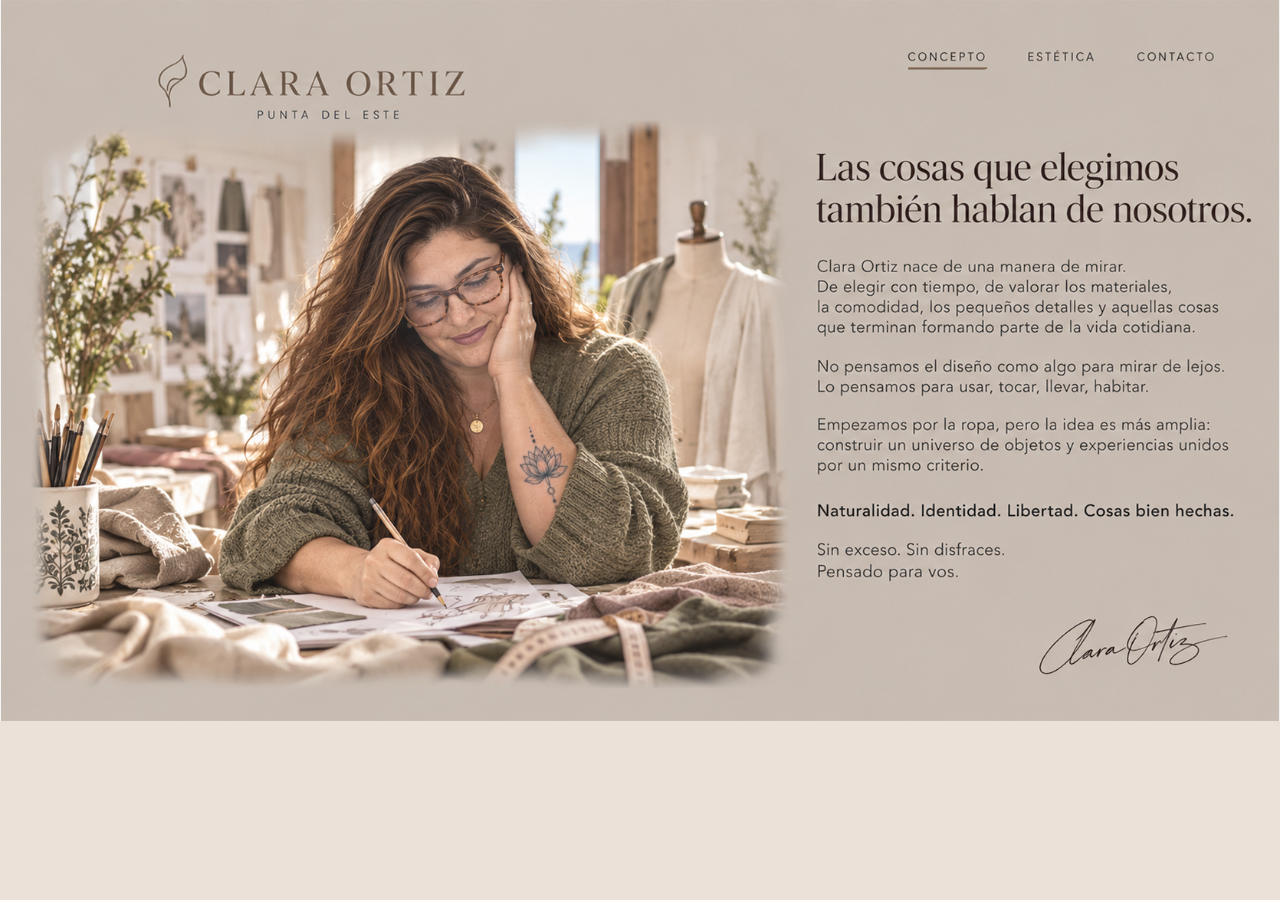
==== concepto.html @ 386796e4 "Add files via upload" ====
<!DOCTYPE html>
<html lang="es">
<head>
  <meta charset="UTF-8">

  <meta
    name="viewport"
    content="width=device-width, initial-scale=1.0, viewport-fit=cover"
  >

  <title>clara ortiz</title>

  <style>
    * {
      box-sizing: border-box;
    }

    html,
    body {
      margin: 0;
      padding: 0;
      width: 100%;
      min-height: 100%;
      background: #ebe1d8;
    }

    body {
      overflow-x: hidden;
    }

    .page {
      position: relative;
      width: 100%;
      min-height: 100vh;
      background: #ebe1d8;
    }

    .page-svg {
      display: block;
      width: 100%;
      height: auto;
    }

    .hit {
      fill: transparent;
      pointer-events: all;
    }

    a {
      outline: none;
      -webkit-tap-highlight-color: transparent;
    }

    .menu-underline {
      stroke: #6e5139;
      stroke-width: 1.3;
      vector-effect: non-scaling-stroke;
      opacity: 0;
      transition: opacity 0.2s ease;
    }

    .menu-link:hover .menu-underline {
      opacity: 0.55;
    }

    .menu-link.active .menu-underline {
      opacity: 1;
    }

    .desktop-svg {
      display: block;
    }

    .mobile-svg {
      display: none;
    }

    .mobile-menu {
      display: none;
    }

    @media (max-width: 700px) {

      html,
      body,
      .page {
        background: #ebe1d8;
      }

      .desktop-svg {
        display: none;
      }

      .mobile-svg {
        display: block;
      }

      .mobile-menu {
        position: fixed;
        inset: 0;
        z-index: 100;
        display: none;
        align-items: center;
        justify-content: center;
        background: rgba(235, 225, 216, 0.985);
      }

      .mobile-menu.open {
        display: flex;
      }

      .mobile-menu-inner {
        width: min(76vw, 360px);
        text-align: center;
      }

      .mobile-menu-close {
        position: absolute;
        top: 24px;
        right: 27px;
        border: 0;
        background: transparent;
        color: #6e5139;
        font-family: Georgia, "Times New Roman", serif;
        font-size: 38px;
        font-weight: 300;
        line-height: 1;
        cursor: pointer;
      }

      .mobile-menu a {
        display: block;
        padding: 18px 0;
        border-bottom: 1px solid rgba(110, 81, 57, 0.22);
        color: #4f3c2e;
        font-family: Arial, Helvetica, sans-serif;
        font-size: 13px;
        letter-spacing: 0.22em;
        text-decoration: none;
        text-transform: uppercase;
      }

      .mobile-menu a:first-of-type {
        border-top: 1px solid rgba(110, 81, 57, 0.22);
      }

      .mobile-menu a.active {
        font-weight: 600;
      }
    }
  </style>
</head>

<body>

  <main class="page">

    <svg
      class="page-svg mobile-svg"
      viewBox="0 0 941 1672"
      preserveAspectRatio="xMidYMid meet"
      xmlns="http://www.w3.org/2000/svg"
      xmlns:xlink="http://www.w3.org/1999/xlink"
      aria-label="Concepto — Clara Ortiz — versión móvil"
    >

      <image
        href="./concepto-mobile.jpg"
        xlink:href="./concepto-mobile.jpg"
        x="0"
        y="0"
        width="941"
        height="1672"
        preserveAspectRatio="none"
      />

      <a
        href="./index.html"
        xlink:href="./index.html"
        aria-label="Volver al inicio"
      >
        <rect
          class="hit"
          x="180"
          y="20"
          width="560"
          height="125"
          rx="4"
        />
      </a>

      <a
        id="mobileMenuButton"
        href="#menu"
        xlink:href="#menu"
        aria-label="Abrir menú"
      >
        <rect
          class="hit"
          x="785"
          y="20"
          width="135"
          height="125"
          rx="4"
        />
      </a>

    </svg>

    <svg
      class="page-svg desktop-svg"
      viewBox="0 0 1670 941"
      preserveAspectRatio="xMidYMid meet"
      xmlns="http://www.w3.org/2000/svg"
      xmlns:xlink="http://www.w3.org/1999/xlink"
      aria-label="Concepto — Clara Ortiz"
    >

      <image
        href="./concepto.jpg"
        xlink:href="./concepto.jpg"
        x="0"
        y="0"
        width="1670"
        height="941"
        preserveAspectRatio="none"
      />

      <a
        href="./index.html"
        xlink:href="./index.html"
        aria-label="Volver al inicio"
      >
        <rect
          class="hit"
          x="170"
          y="25"
          width="520"
          height="125"
          rx="4"
        />
      </a>

      <a
        class="menu-link active"
        href="./concepto.html"
        xlink:href="./concepto.html"
        aria-label="Concepto"
      >
        <rect
          class="hit"
          x="1170"
          y="30"
          width="132"
          height="58"
          rx="4"
        />

        <line
          class="menu-underline"
          x1="1185"
          y1="89"
          x2="1288"
          y2="89"
        />
      </a>

      <a
        class="menu-link"
        href="./index.html#estetica"
        xlink:href="./index.html#estetica"
        aria-label="Estética"
      >
        <rect
          class="hit"
          x="1325"
          y="30"
          width="120"
          height="58"
          rx="4"
        />

        <line
          class="menu-underline"
          x1="1340"
          y1="89"
          x2="1430"
          y2="89"
        />
      </a>

      <a
        class="menu-link"
        href="./contacto.html"
        xlink:href="./contacto.html"
        aria-label="Contacto"
      >
        <rect
          class="hit"
          x="1467"
          y="30"
          width="135"
          height="58"
          rx="4"
        />

        <line
          class="menu-underline"
          x1="1482"
          y1="89"
          x2="1588"
          y2="89"
        />
      </a>

    </svg>

    <nav
      id="mobileMenu"
      class="mobile-menu"
      aria-label="Menú móvil"
    >

      <button
        id="mobileMenuClose"
        class="mobile-menu-close"
        type="button"
        aria-label="Cerrar menú"
      >
        ×
      </button>

      <div class="mobile-menu-inner">

        <a
          href="./concepto.html"
          class="active"
        >
          Concepto
        </a>

        <a href="./index.html#estetica">
          Estética
        </a>

        <a href="./contacto.html">
          Contacto
        </a>

      </div>

    </nav>

  </main>

  <script>

    const mobileMenuButton =
      document.getElementById("mobileMenuButton");

    const mobileMenu =
      document.getElementById("mobileMenu");

    const mobileMenuClose =
      document.getElementById("mobileMenuClose");

    function openMobileMenu() {
      mobileMenu.classList.add("open");
    }

    function closeMobileMenu() {
      mobileMenu.classList.remove("open");
    }

    mobileMenuButton.addEventListener(
      "click",
      function(event) {
        event.preventDefault();
        openMobileMenu();
      }
    );

    mobileMenuClose.addEventListener(
      "click",
      closeMobileMenu
    );

    mobileMenu.addEventListener(
      "click",
      function(event) {
        if (event.target === mobileMenu) {
          closeMobileMenu();
        }
      }
    );

    mobileMenu
      .querySelectorAll("a")
      .forEach(function(link) {
        link.addEventListener(
          "click",
          closeMobileMenu
        );
      });

  </script>

</body>
</html>
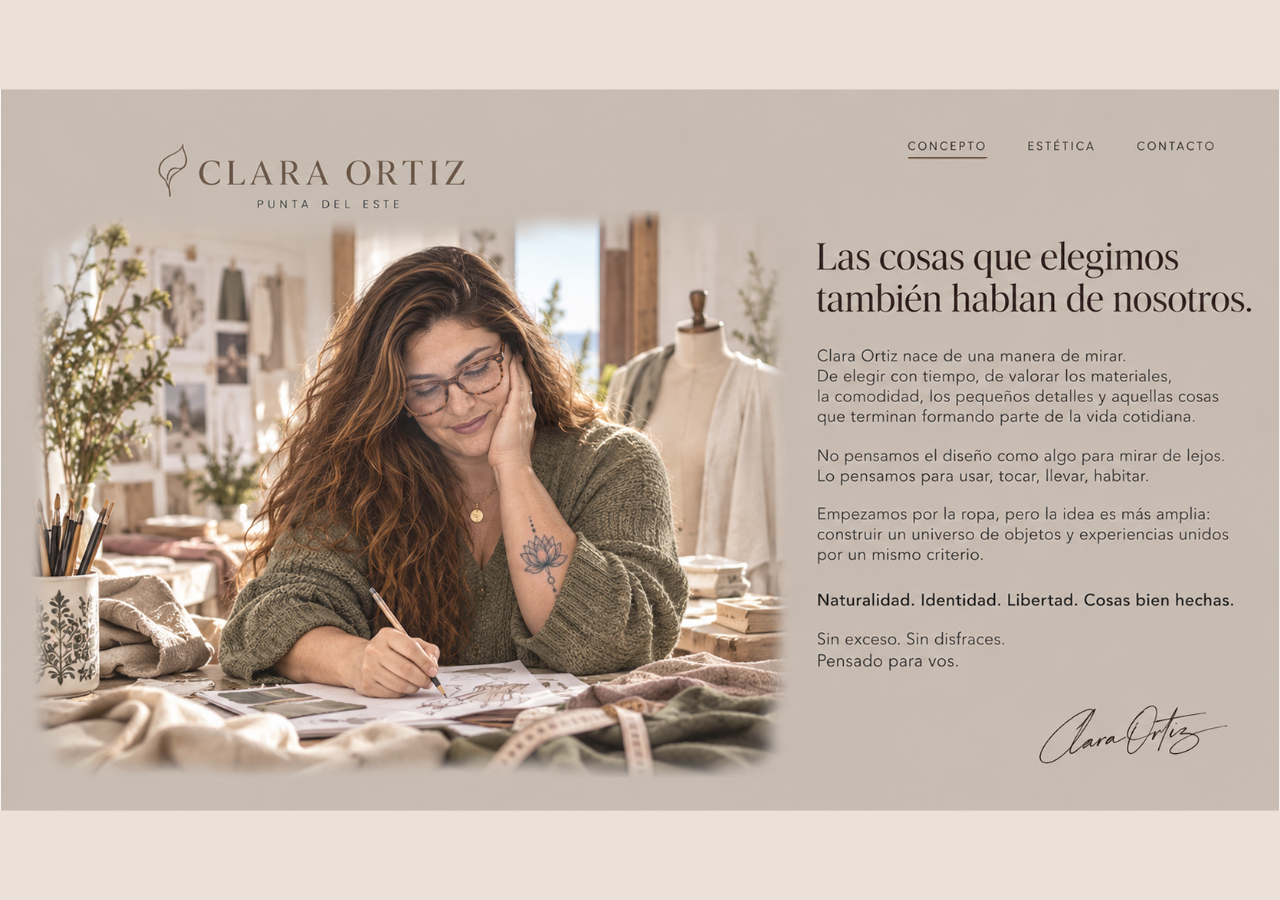
==== commit 27307801: "Add files via upload" ====
--- a/concepto.html
+++ b/concepto.html
@@ -20,25 +20,31 @@
       margin: 0;
       padding: 0;
       width: 100%;
-      min-height: 100%;
+      height: 100%;
       background: #ebe1d8;
     }
 
     body {
-      overflow-x: hidden;
+      overflow: hidden;
     }
 
     .page {
-      position: relative;
-      width: 100%;
-      min-height: 100vh;
+      position: fixed;
+      inset: 0;
+      width: 100vw;
+      height: 100vh;
+      width: 100dvw;
+      height: 100dvh;
+      overflow: hidden;
       background: #ebe1d8;
     }
 
     .page-svg {
+      position: absolute;
+      inset: 0;
       display: block;
       width: 100%;
-      height: auto;
+      height: 100%;
     }
 
     .hit {
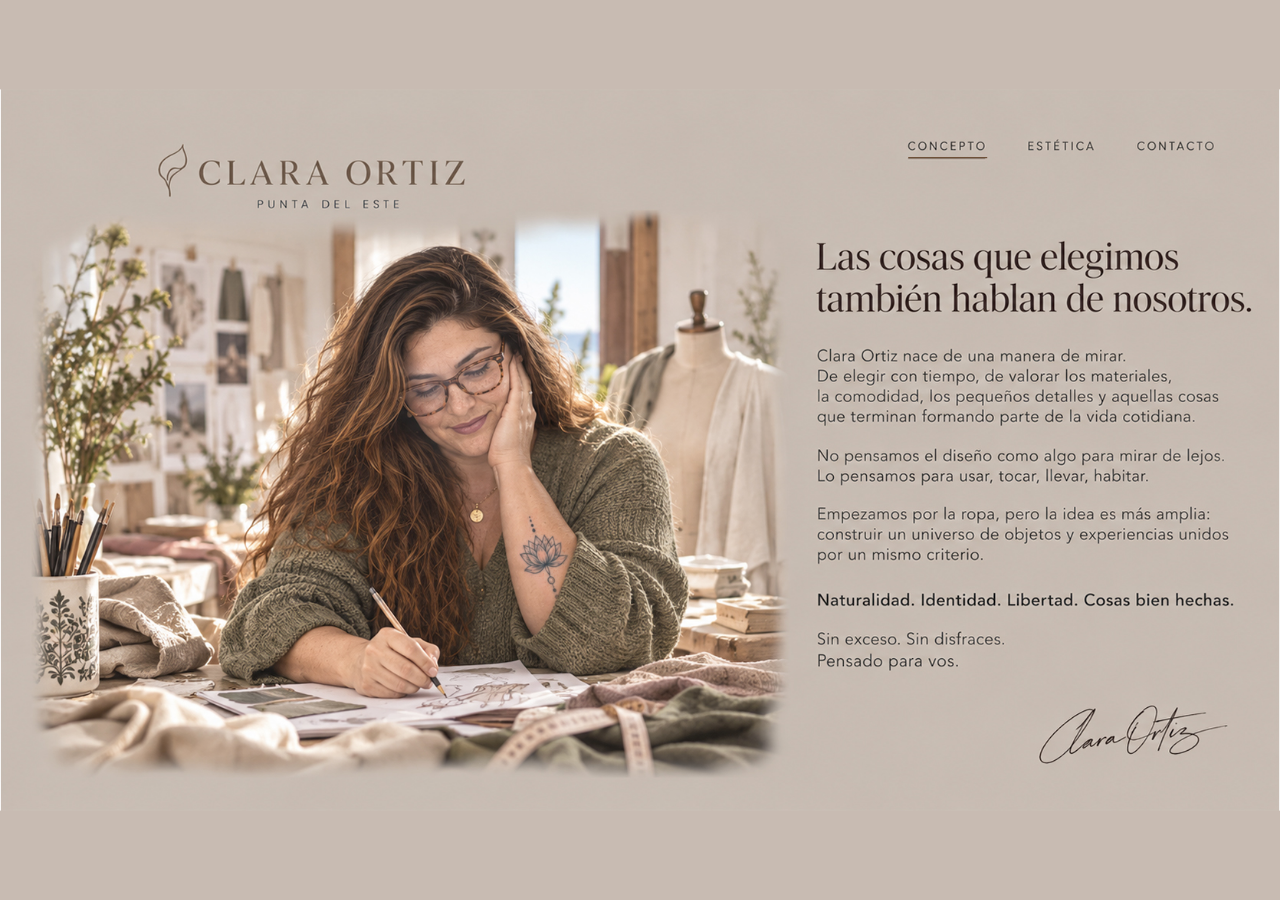
==== commit ec28e342: "Add files via upload" ====
--- a/concepto.html
+++ b/concepto.html
@@ -21,7 +21,7 @@
       padding: 0;
       width: 100%;
       height: 100%;
-      background: #ebe1d8;
+      background: #c8bbb2;
     }
 
     body {
@@ -36,7 +36,7 @@
       width: 100dvw;
       height: 100dvh;
       overflow: hidden;
-      background: #ebe1d8;
+      background: #c8bbb2;
     }
 
     .page-svg {
@@ -90,7 +90,7 @@
       html,
       body,
       .page {
-        background: #ebe1d8;
+        background: #c8bbb2;
       }
 
       .desktop-svg {
@@ -108,7 +108,7 @@
         display: none;
         align-items: center;
         justify-content: center;
-        background: rgba(235, 225, 216, 0.985);
+        background: rgba(200, 187, 178, 0.985);
       }
 
       .mobile-menu.open {
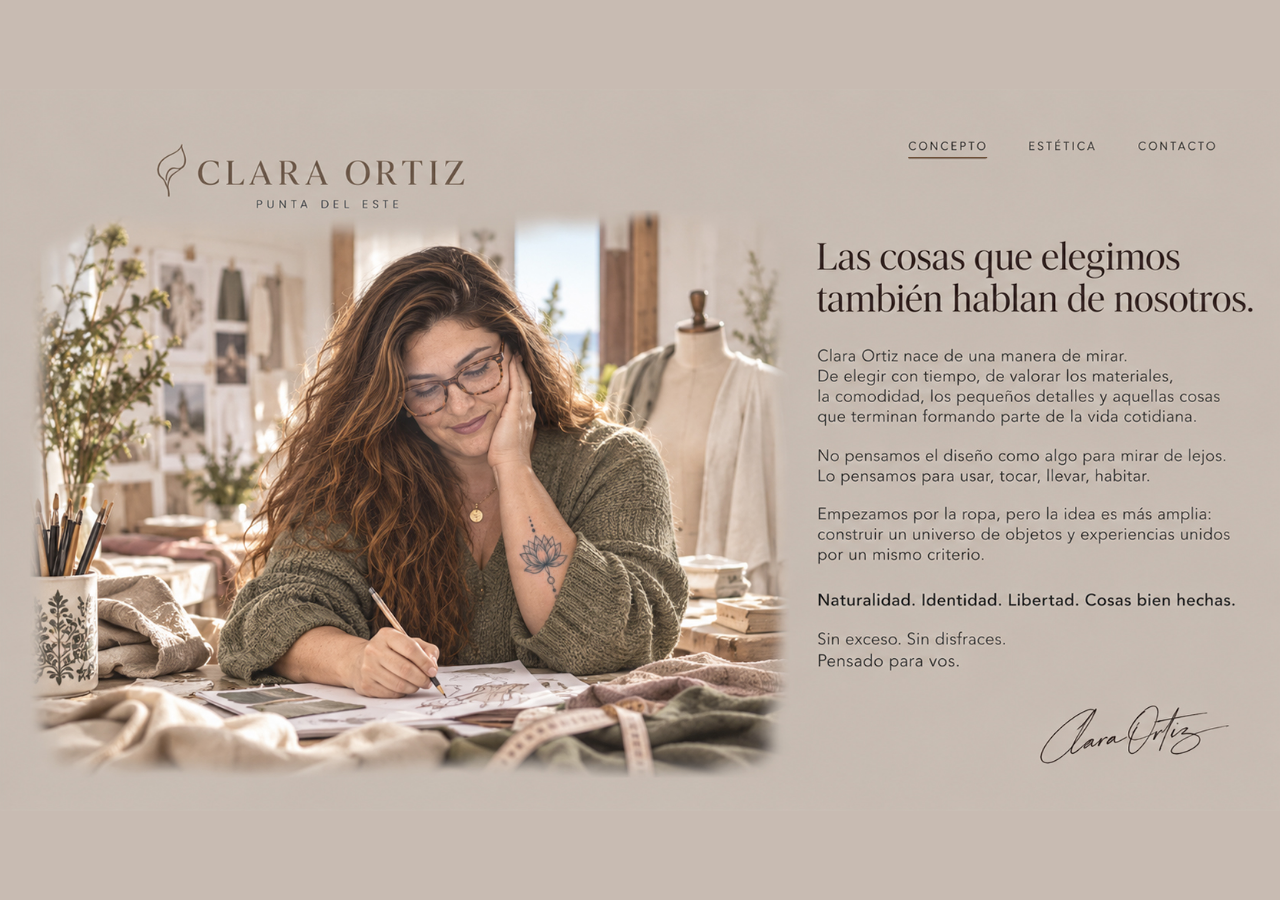
==== commit 9a38c092: "Add files via upload" ====
--- a/concepto.html
+++ b/concepto.html
@@ -173,9 +173,9 @@
       <image
         href="./concepto-mobile.jpg"
         xlink:href="./concepto-mobile.jpg"
-        x="0"
+        x="-2"
         y="0"
-        width="941"
+        width="945"
         height="1672"
         preserveAspectRatio="none"
       />
@@ -225,9 +225,9 @@
       <image
         href="./concepto.jpg"
         xlink:href="./concepto.jpg"
-        x="0"
+        x="-2"
         y="0"
-        width="1670"
+        width="1674"
         height="941"
         preserveAspectRatio="none"
       />
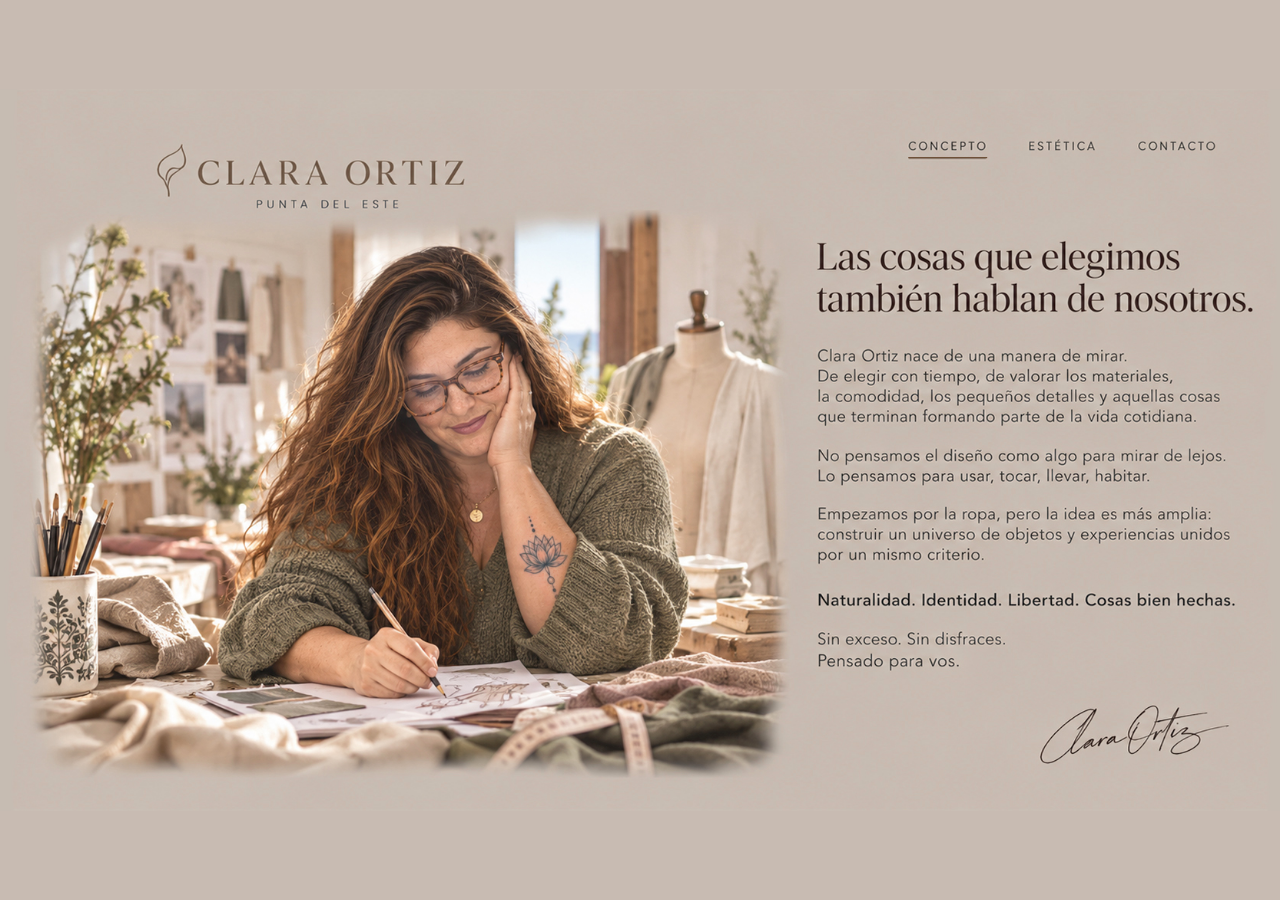
==== commit 2555941f: "Add files via upload" ====
--- a/concepto.html
+++ b/concepto.html
@@ -273,8 +273,8 @@
 
       <a
         class="menu-link"
-        href="./index.html#estetica"
-        xlink:href="./index.html#estetica"
+        href="./estetica.html"
+        xlink:href="./estetica.html"
         aria-label="Estética"
       >
         <rect
@@ -345,7 +345,7 @@
           Concepto
         </a>
 
-        <a href="./index.html#estetica">
+        <a href="./estetica.html">
           Estética
         </a>
 
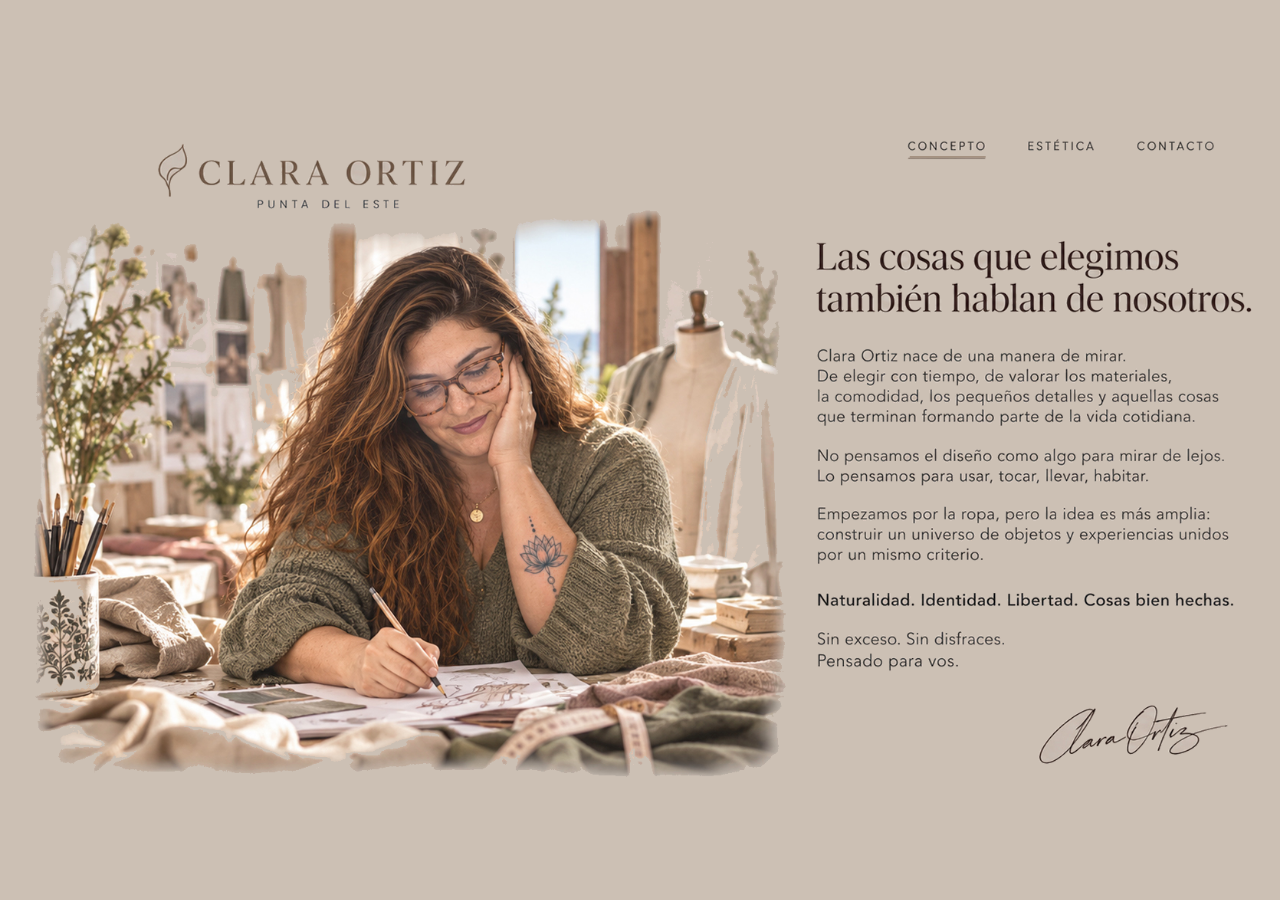
==== commit f356fd98: "summary" ====
--- a/concepto.html
+++ b/concepto.html
@@ -2,414 +2,60 @@
 <html lang="es">
 <head>
   <meta charset="UTF-8">
-
-  <meta
-    name="viewport"
-    content="width=device-width, initial-scale=1.0, viewport-fit=cover"
-  >
-
+  <meta name="viewport" content="width=device-width, initial-scale=1.0, viewport-fit=cover">
+  <meta name="description" content="El concepto de Clara Ortiz: una firma creativa nacida en Uruguay y pensada para vos.">
+  <meta name="theme-color" content="#ebe1d8">
   <title>clara ortiz</title>
-
-  <style>
-    * {
-      box-sizing: border-box;
-    }
-
-    html,
-    body {
-      margin: 0;
-      padding: 0;
-      width: 100%;
-      height: 100%;
-      background: #c8bbb2;
-    }
-
-    body {
-      overflow: hidden;
-    }
-
-    .page {
-      position: fixed;
-      inset: 0;
-      width: 100vw;
-      height: 100vh;
-      width: 100dvw;
-      height: 100dvh;
-      overflow: hidden;
-      background: #c8bbb2;
-    }
-
-    .page-svg {
-      position: absolute;
-      inset: 0;
-      display: block;
-      width: 100%;
-      height: 100%;
-    }
-
-    .hit {
-      fill: transparent;
-      pointer-events: all;
-    }
-
-    a {
-      outline: none;
-      -webkit-tap-highlight-color: transparent;
-    }
-
-    .menu-underline {
-      stroke: #6e5139;
-      stroke-width: 1.3;
-      vector-effect: non-scaling-stroke;
-      opacity: 0;
-      transition: opacity 0.2s ease;
-    }
-
-    .menu-link:hover .menu-underline {
-      opacity: 0.55;
-    }
-
-    .menu-link.active .menu-underline {
-      opacity: 1;
-    }
-
-    .desktop-svg {
-      display: block;
-    }
-
-    .mobile-svg {
-      display: none;
-    }
-
-    .mobile-menu {
-      display: none;
-    }
-
-    @media (max-width: 700px) {
-
-      html,
-      body,
-      .page {
-        background: #c8bbb2;
-      }
-
-      .desktop-svg {
-        display: none;
-      }
-
-      .mobile-svg {
-        display: block;
-      }
-
-      .mobile-menu {
-        position: fixed;
-        inset: 0;
-        z-index: 100;
-        display: none;
-        align-items: center;
-        justify-content: center;
-        background: rgba(200, 187, 178, 0.985);
-      }
-
-      .mobile-menu.open {
-        display: flex;
-      }
-
-      .mobile-menu-inner {
-        width: min(76vw, 360px);
-        text-align: center;
-      }
-
-      .mobile-menu-close {
-        position: absolute;
-        top: 24px;
-        right: 27px;
-        border: 0;
-        background: transparent;
-        color: #6e5139;
-        font-family: Georgia, "Times New Roman", serif;
-        font-size: 38px;
-        font-weight: 300;
-        line-height: 1;
-        cursor: pointer;
-      }
-
-      .mobile-menu a {
-        display: block;
-        padding: 18px 0;
-        border-bottom: 1px solid rgba(110, 81, 57, 0.22);
-        color: #4f3c2e;
-        font-family: Arial, Helvetica, sans-serif;
-        font-size: 13px;
-        letter-spacing: 0.22em;
-        text-decoration: none;
-        text-transform: uppercase;
-      }
-
-      .mobile-menu a:first-of-type {
-        border-top: 1px solid rgba(110, 81, 57, 0.22);
-      }
-
-      .mobile-menu a.active {
-        font-weight: 600;
-      }
-    }
-  </style>
+  <link rel="canonical" href="https://claraortiz.com/concepto.html">
+  <link rel="stylesheet" href="./site.css?v=20260912">
 </head>
-
 <body>
-
   <main class="page">
-
-    <svg
-      class="page-svg mobile-svg"
-      viewBox="0 0 941 1672"
-      preserveAspectRatio="xMidYMid meet"
-      xmlns="http://www.w3.org/2000/svg"
-      xmlns:xlink="http://www.w3.org/1999/xlink"
-      aria-label="Concepto — Clara Ortiz — versión móvil"
-    >
-
-      <image
-        href="./concepto-mobile.jpg"
-        xlink:href="./concepto-mobile.jpg"
-        x="-2"
-        y="0"
-        width="945"
-        height="1672"
-        preserveAspectRatio="none"
-      />
-
-      <a
-        href="./index.html"
-        xlink:href="./index.html"
-        aria-label="Volver al inicio"
-      >
-        <rect
-          class="hit"
-          x="180"
-          y="20"
-          width="560"
-          height="125"
-          rx="4"
-        />
+    <svg class="page-svg mobile-svg" viewBox="0 0 941 1672" preserveAspectRatio="xMidYMid meet" xmlns="http://www.w3.org/2000/svg" aria-label="Concepto — Clara Ortiz — versión móvil">
+      <image href="./concepto-mobile-bg.png?v=20260912" x="0" y="0" width="941" height="1672" preserveAspectRatio="none" />
+      <a class="home-link" href="./index.html" aria-label="Volver al inicio">
+        <rect class="hit" x="180" y="18" width="560" height="128" rx="4" />
       </a>
-
-      <a
-        id="mobileMenuButton"
-        href="#menu"
-        xlink:href="#menu"
-        aria-label="Abrir menú"
-      >
-        <rect
-          class="hit"
-          x="785"
-          y="20"
-          width="135"
-          height="125"
-          rx="4"
-        />
+      <a id="mobileMenuButton" href="#menu" aria-label="Abrir menú" aria-controls="mobileMenu" aria-expanded="false">
+        <rect class="hit" x="780" y="18" width="145" height="128" rx="4" />
       </a>
 
     </svg>
 
-    <svg
-      class="page-svg desktop-svg"
-      viewBox="0 0 1670 941"
-      preserveAspectRatio="xMidYMid meet"
-      xmlns="http://www.w3.org/2000/svg"
-      xmlns:xlink="http://www.w3.org/1999/xlink"
-      aria-label="Concepto — Clara Ortiz"
-    >
-
-      <image
-        href="./concepto.jpg"
-        xlink:href="./concepto.jpg"
-        x="-2"
-        y="0"
-        width="1674"
-        height="941"
-        preserveAspectRatio="none"
-      />
-
-      <a
-        href="./index.html"
-        xlink:href="./index.html"
-        aria-label="Volver al inicio"
-      >
-        <rect
-          class="hit"
-          x="170"
-          y="25"
-          width="520"
-          height="125"
-          rx="4"
-        />
+    <svg class="page-svg desktop-svg" viewBox="0 0 1670 941" preserveAspectRatio="xMidYMid meet" xmlns="http://www.w3.org/2000/svg" aria-label="Concepto — Clara Ortiz">
+      <image href="./concepto-bg.png?v=20260912" x="0" y="0" width="1670" height="941" preserveAspectRatio="none" />
+      <a class="home-link" href="./index.html" aria-label="Volver al inicio">
+        <rect class="hit" x="170" y="25" width="520" height="125" rx="4" />
+        <rect class="focus-outline" x="180" y="35" width="500" height="105" rx="4" />
       </a>
-
-      <a
-        class="menu-link active"
-        href="./concepto.html"
-        xlink:href="./concepto.html"
-        aria-label="Concepto"
-      >
-        <rect
-          class="hit"
-          x="1170"
-          y="30"
-          width="132"
-          height="58"
-          rx="4"
-        />
-
-        <line
-          class="menu-underline"
-          x1="1185"
-          y1="89"
-          x2="1288"
-          y2="89"
-        />
+      <a class="menu-link" href="./concepto.html" aria-label="Concepto" aria-current="page">
+        <rect class="hit" x="1174" y="35" width="126" height="47" rx="4" />
+        <line class="menu-underline" x1="1187" y1="88" x2="1286" y2="88" />
+        <rect class="focus-outline" x="1180" y="43" width="113" height="26" rx="3" />
       </a>
-
-      <a
-        class="menu-link"
-        href="./estetica.html"
-        xlink:href="./estetica.html"
-        aria-label="Estética"
-      >
-        <rect
-          class="hit"
-          x="1325"
-          y="30"
-          width="120"
-          height="58"
-          rx="4"
-        />
-
-        <line
-          class="menu-underline"
-          x1="1340"
-          y1="89"
-          x2="1430"
-          y2="89"
-        />
+      <a class="menu-link" href="./estetica.html" aria-label="Estética">
+        <rect class="hit" x="1330" y="35" width="112" height="47" rx="4" />
+        <line class="menu-underline" x1="1343" y1="88" x2="1428" y2="88" />
+        <rect class="focus-outline" x="1336" y="43" width="99" height="26" rx="3" />
       </a>
-
-      <a
-        class="menu-link"
-        href="./contacto.html"
-        xlink:href="./contacto.html"
-        aria-label="Contacto"
-      >
-        <rect
-          class="hit"
-          x="1467"
-          y="30"
-          width="135"
-          height="58"
-          rx="4"
-        />
-
-        <line
-          class="menu-underline"
-          x1="1482"
-          y1="89"
-          x2="1588"
-          y2="89"
-        />
+      <a class="menu-link" href="./contacto.html" aria-label="Contacto">
+        <rect class="hit" x="1472" y="35" width="126" height="47" rx="4" />
+        <line class="menu-underline" x1="1485" y1="88" x2="1584" y2="88" />
+        <rect class="focus-outline" x="1478" y="43" width="113" height="26" rx="3" />
       </a>
 
     </svg>
-
-    <nav
-      id="mobileMenu"
-      class="mobile-menu"
-      aria-label="Menú móvil"
-    >
-
-      <button
-        id="mobileMenuClose"
-        class="mobile-menu-close"
-        type="button"
-        aria-label="Cerrar menú"
-      >
-        ×
-      </button>
-
-      <div class="mobile-menu-inner">
-
-        <a
-          href="./concepto.html"
-          class="active"
-        >
-          Concepto
-        </a>
-
-        <a href="./estetica.html">
-          Estética
-        </a>
-
-        <a href="./contacto.html">
-          Contacto
-        </a>
-
-      </div>
-
-    </nav>
-
   </main>
 
-  <script>
-
-    const mobileMenuButton =
-      document.getElementById("mobileMenuButton");
-
-    const mobileMenu =
-      document.getElementById("mobileMenu");
-
-    const mobileMenuClose =
-      document.getElementById("mobileMenuClose");
-
-    function openMobileMenu() {
-      mobileMenu.classList.add("open");
-    }
-
-    function closeMobileMenu() {
-      mobileMenu.classList.remove("open");
-    }
-
-    mobileMenuButton.addEventListener(
-      "click",
-      function(event) {
-        event.preventDefault();
-        openMobileMenu();
-      }
-    );
-
-    mobileMenuClose.addEventListener(
-      "click",
-      closeMobileMenu
-    );
-
-    mobileMenu.addEventListener(
-      "click",
-      function(event) {
-        if (event.target === mobileMenu) {
-          closeMobileMenu();
-        }
-      }
-    );
-
-    mobileMenu
-      .querySelectorAll("a")
-      .forEach(function(link) {
-        link.addEventListener(
-          "click",
-          closeMobileMenu
-        );
-      });
-
-  </script>
-
+  <nav id="mobileMenu" class="mobile-menu" aria-label="Navegación móvil" aria-hidden="true">
+    <button id="mobileMenuClose" class="mobile-menu-close" type="button" aria-label="Cerrar menú">×</button>
+    <div class="mobile-menu-inner">
+        <a href="./index.html">Inicio</a>
+        <a href="./concepto.html" aria-current="page">Concepto</a>
+        <a href="./estetica.html">Estética</a>
+        <a href="./contacto.html">Contacto</a>
+    </div>
+  </nav>
+  <script src="./site.js?v=20260912"></script>
 </body>
-</html>
+</html>
--- a/site.css
+++ b/site.css
@@ -0,0 +1,99 @@
+:root {
+  --paper-desktop: #ccc0b4;
+  --paper-mobile: #ebe1d8;
+  --ink: #5f4638;
+  --ink-deep: #4f3c2e;
+  --line: rgba(95, 70, 56, .24);
+}
+
+* { box-sizing: border-box; }
+html, body { margin: 0; padding: 0; width: 100%; height: 100%; background: var(--paper-desktop); }
+body { overflow: hidden; }
+a, button { -webkit-tap-highlight-color: transparent; }
+a { outline: none; }
+
+.page {
+  position: fixed;
+  inset: 0;
+  width: 100vw;
+  height: 100vh;
+  width: 100dvw;
+  height: 100dvh;
+  overflow: hidden;
+  background: var(--paper-desktop);
+}
+.page-svg { position: absolute; inset: 0; display: block; width: 100%; height: 100%; }
+.hit { fill: transparent; pointer-events: all; cursor: pointer; }
+.desktop-svg { display: block; }
+.mobile-svg { display: none; }
+
+.menu-underline {
+  stroke: #6e5139;
+  stroke-width: 1.35;
+  vector-effect: non-scaling-stroke;
+  opacity: 0;
+  transition: opacity .18s ease;
+  pointer-events: none;
+}
+.menu-link:hover .menu-underline,
+.menu-link:focus .menu-underline { opacity: 1; }
+.menu-link[aria-current="page"] .menu-underline { opacity: .55; }
+
+.focus-outline {
+  fill: none;
+  stroke: #6e5139;
+  stroke-width: 1.4;
+  vector-effect: non-scaling-stroke;
+  opacity: 0;
+  pointer-events: none;
+}
+.menu-link:focus-visible .focus-outline,
+.home-link:focus-visible .focus-outline { opacity: .72; }
+
+.mobile-menu { display: none; }
+
+@media (max-width: 767px) {
+  html, body, .page { background: var(--paper-mobile); }
+  .desktop-svg { display: none; }
+  .mobile-svg { display: block; }
+
+  .mobile-menu {
+    position: fixed;
+    inset: 0;
+    z-index: 100;
+    display: none;
+    align-items: center;
+    justify-content: center;
+    background: rgba(235, 225, 216, .985);
+    backdrop-filter: blur(2px);
+    -webkit-backdrop-filter: blur(2px);
+  }
+  .mobile-menu.open { display: flex; }
+  .mobile-menu-inner { width: min(76vw, 360px); text-align: center; }
+  .mobile-menu-close {
+    position: absolute;
+    top: max(24px, env(safe-area-inset-top));
+    right: max(27px, env(safe-area-inset-right));
+    border: 0;
+    background: transparent;
+    color: #6e5139;
+    font-family: Georgia, "Times New Roman", serif;
+    font-size: 36px;
+    font-weight: 300;
+    line-height: 1;
+    cursor: pointer;
+  }
+  .mobile-menu a {
+    display: block;
+    padding: 18px 0;
+    border-bottom: 1px solid rgba(110, 81, 57, .22);
+    color: var(--ink-deep);
+    font-family: Arial, Helvetica, sans-serif;
+    font-size: 13px;
+    letter-spacing: .22em;
+    text-decoration: none;
+    text-transform: uppercase;
+  }
+  .mobile-menu a:first-of-type { border-top: 1px solid rgba(110, 81, 57, .22); }
+  .mobile-menu a[aria-current="page"] { font-weight: 600; }
+}
